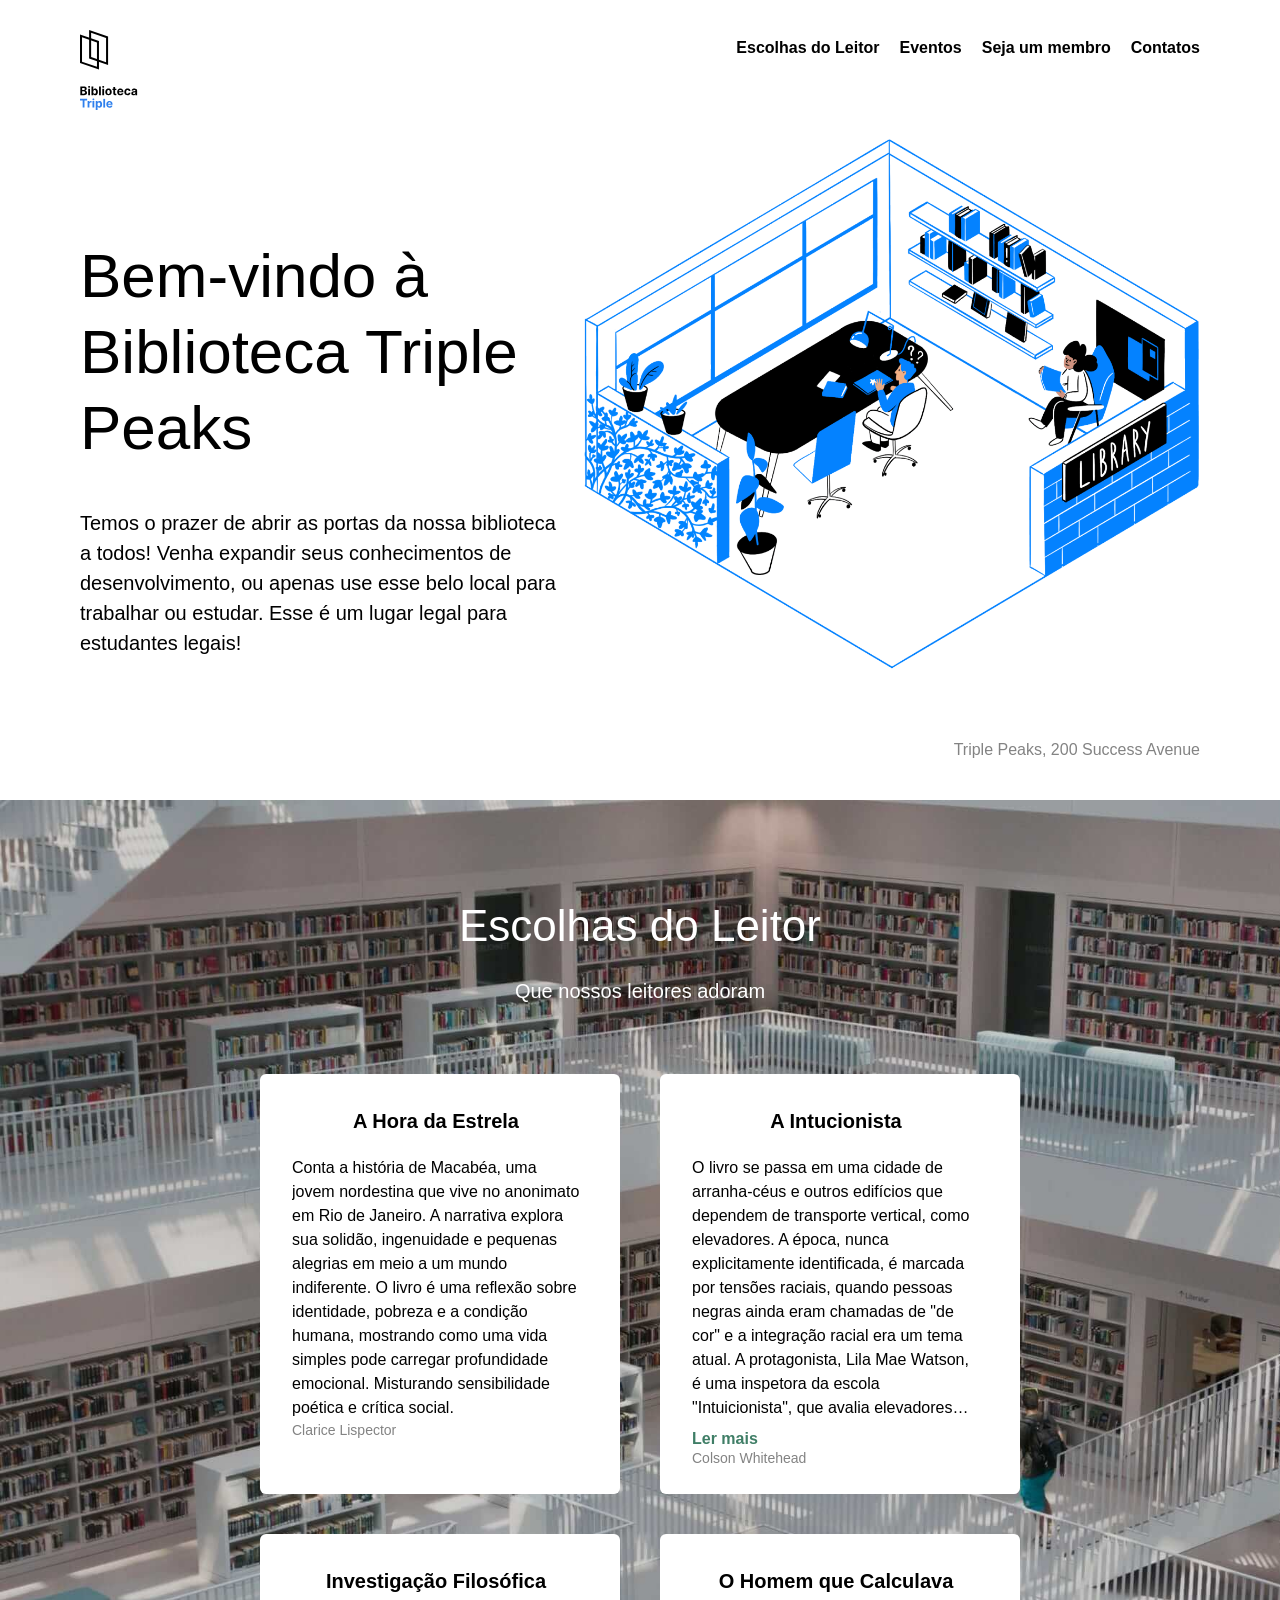
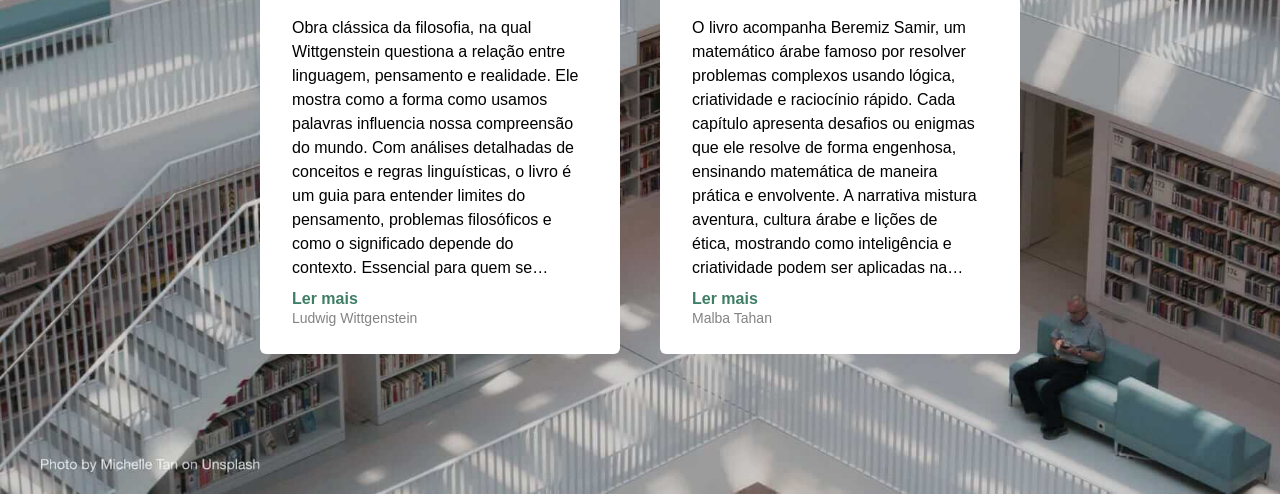
==== index.html @ 075e0911 "1 envio sprint 3" ====
<!doctype html>
<html lang="pt">
  <head>
    <meta charset="UTF-8" />
    <meta name="viewport" content="width=device-width, initial-scale=1.0" />
    <title>Biblioteca Triple Peaks</title>
    <link rel="shortcut icon" href="favicon.ico" />
    <link rel="stylesheet" href="./vendor/normalize.css" />
    <link rel="stylesheet" href="./styles/style.css" />
  </head>

  <body>
    <div class="page">
      <header class="header">
        <nav class="nav">
          <img
            src="./images/logo.svg"
            alt="Logotipo da Biblioteca Triple Peaks"
            class="nav__logo"
          />
          <ul class="nav__links">
            <li>
              <a href="#staff" class="nav__link">Escolhas do Leitor</a>
            </li>
            <li>
              <a class="nav__link">Eventos</a>
            </li>
            <li>
              <a class="nav__link">Seja um membro</a>
            </li>
            <li>
              <a class="nav__link">Contatos</a>
            </li>
          </ul>
        </nav>
        <div class="header__content">
          <div>
            <h1 class="header__title">Bem-vindo à Biblioteca Triple Peaks</h1>
            <p class="header__description">
              Temos o prazer de abrir as portas da nossa biblioteca a todos!
              Venha expandir seus conhecimentos de desenvolvimento, ou apenas
              use esse belo local para trabalhar ou estudar. Esse é um lugar
              legal para estudantes legais!
            </p>
          </div>
          <img
            src="./images/inside_the_library.png"
            alt="Ilustração 'Dentro da biblioteca'"
            class="header__image"
          />
        </div>
        <div class="header__footer">
          <p class="header__address">Triple Peaks, 200 Success Avenue</p>
        </div>
      </header>

      <main class="content">
        <section id="staff" class="staff">
          <h2 class="staff__title">Escolhas do Leitor</h2>
          <p class="staff__subtitle">Que nossos leitores adoram</p>
          <ul class="staff__cards">
            <li class="card">
              <div class="card__content">
                <h3 class="card__title">A Hora da Estrela</h3>
                <p class="card__text">
                  Conta a história de Macabéa, uma jovem nordestina que vive no
                  anonimato em Rio de Janeiro. A narrativa explora sua solidão,
                  ingenuidade e pequenas alegrias em meio a um mundo
                  indiferente. O livro é uma reflexão sobre identidade, pobreza
                  e a condição humana, mostrando como uma vida simples pode
                  carregar profundidade emocional. Misturando sensibilidade
                  poética e crítica social.
                </p>
                <p class="card__footer">Clarice Lispector</p>
              </div>
            </li>

            <li class="card card2">
              <div class="card__content">
                <h3 class="card__title">A Intucionista</h3>
                <p class="card__text">
                  O livro se passa em uma cidade de arranha-céus e outros
                  edifícios que dependem de transporte vertical, como
                  elevadores. A época, nunca explicitamente identificada, é
                  marcada por tensões raciais, quando pessoas negras ainda eram
                  chamadas de "de cor" e a integração racial era um tema atual.
                  A protagonista, Lila Mae Watson, é uma inspetora da escola
                  "Intuicionista", que avalia elevadores andando e intuindo seu
                  estado, ao contrário dos "Empiristas", que seguem métodos
                  tradicionais baseados em instrumentos. A obra aborda temas
                  como progresso, perfeição, ética e preconceito, mostrando como
                  escolhas individuais podem impactar sistemas maiores.
                </p>
                <button class="card__lermais">Ler mais</button>
                <p class="card__footer">Colson Whitehead</p>
              </div>
            </li>

            <li class="card">
              <div class="card__content">
                <h3 class="card__title">Investigação Filosófica</h3>
                <p class="card__text">
                  Obra clássica da filosofia, na qual Wittgenstein questiona a
                  relação entre linguagem, pensamento e realidade. Ele mostra
                  como a forma como usamos palavras influencia nossa compreensão
                  do mundo. Com análises detalhadas de conceitos e regras
                  linguísticas, o livro é um guia para entender limites do
                  pensamento, problemas filosóficos e como o significado depende
                  do contexto. Essencial para quem se interessa por lógica,
                  filosofia da linguagem e epistemologia.
                </p>
                <button class="card__lermais">Ler mais</button>
                <p class="card__footer">Ludwig Wittgenstein</p>
              </div>
            </li>

            <li class="card">
              <div class="card__content">
                <h3 class="card__title">O Homem que Calculava</h3>
                <p class="card__text">
                  O livro acompanha Beremiz Samir, um matemático árabe famoso
                  por resolver problemas complexos usando lógica, criatividade e
                  raciocínio rápido. Cada capítulo apresenta desafios ou enigmas
                  que ele resolve de forma engenhosa, ensinando matemática de
                  maneira prática e envolvente. A narrativa mistura aventura,
                  cultura árabe e lições de ética, mostrando como inteligência e
                  criatividade podem ser aplicadas na vida cotidiana para
                  resolver problemas e ajudar os outros.
                </p>
                <button class="card__lermais">Ler mais</button>
                <p class="card__footer">Malba Tahan</p>
              </div>
            </li>
          </ul>
        </section>
      </main>
    </div>
    <div id="modal" class="modal">
      <div class="modal__content">
        <span class="modal__close">&times;</span>
        <p id="modal-text"></p>
      </div>
    </div>
    <script src="script.js"></script>
  </body>
</html>
---- styles/style.css ----
.page {
  width: 100%;
  max-width: 1600px;
  margin: 0 auto;
  font-family: Arial, sans-serif;
  font-size: 16px;
  line-height: 20px;
}
.header {
  display: flex;
  flex-direction: column;
  height: 100vh;
  min-height: 720px;
  max-height: 800px;
  padding: 30px 80px 40px;
  position: relative;
  box-sizing: border-box;
}
.nav {
  display: flex;
  justify-content: space-between;
}
.nav__logo {
  height: 80px;
  width: 58px;
}
.nav__links {
  margin: 8px 0 0;
  display: flex;
  column-gap: 20px;
  list-style-type: none;
  padding: 0px;
}
.nav__link {
  color: #000000;
  text-decoration: none;
  font-weight: bold;
}
.header__content {
  display: flex;
  padding: 0px;
  justify-content: space-between;
}
.header__title {
  font-size: 62px;
  line-height: 76px;
  font-weight: 500;
  max-width: 635px;
  margin-top: 128px;
}
.header__description {
  font-size: 20px;
  line-height: 30px;
  max-width: 515px;
  margin-top: 32px;
}
.header__image {
  max-width: 636px;
}
.header__footer {
  margin-top: auto;
  width: 100%;
  display: flex;
  align-items: center;
  justify-content: flex-end;
  box-sizing: border-box;
}
.header__link {
  color: #2f80ed;
  text-decoration: none;
}
.header__address {
  margin: 0;
  color: #838383;
}
.staff {
  background-image: url("../images/staff_picks_background.jpg");
  background-size: cover;
  padding: 100px 0 140px;
}
.staff__title {
  text-align: center;
  font-size: 44px;
  line-height: 52px;
  font-weight: 400;
  margin: 0 0 24px;
  color: #ffffff;
}
.staff__subtitle {
  text-align: center;
  font-size: 20px;
  line-height: 30px;
  font-weight: 400;
  margin: 0;
  color: #ffffff;
}
.staff__cards {
  display: flex;
  flex-wrap: wrap;
  justify-content: center;
  max-width: 760px;
  list-style-type: none;
  gap: 40px;
  margin: 68px auto 0;
  padding-left: 0;
}
.card {
  background-color: #fff;
  border-radius: 6px;
  padding: 32px 40px 20px 32px;
  box-sizing: border-box;
  width: 360px;
  height: 420px;
}
.card__content {
  width: 100%;
  height: 100%;
  display: flex;
  flex-direction: column;
}
.card__title {
  font-size: 20px;
  line-height: 30px;
  font-weight: 700;
  margin: 0;
  text-align: center;
}
.card__text {
  display: -webkit-box;
  -webkit-box-orient: vertical;
  -webkit-line-clamp: 11;
  overflow: hidden;
  margin: 20px 0 0;
  font-size: 16px;
  line-height: 24px;
}
.card__lermais {
  margin-top: 10px;
  background: none;
  border: none;
  color: #0c5b3dc9;
  cursor: pointer;
  font-weight: bold;
  text-align: left;
  padding: 0;
}
.card__footer {
  margin: 0;
  margin-top: 0;
  font-size: 14px;
  line-height: 20px;
  color: #838383;
}
.modal {
  display: none;
  position: fixed;
  z-index: 1000;
  left: 0;
  top: 0;
  width: 100%;
  height: 100%;
  background-color: rgba(0, 0, 0, 0.5);
  justify-content: center;
  align-items: center;
}
.modal__content {
  background-color: #fff;
  padding: 20px;
  max-width: 600px;
  max-height: 80%;
  overflow-y: auto;
  border-radius: 6px;
  position: relative;
}

.modal__close {
  position: absolute;
  top: 10px;
  right: 15px;
  font-size: 28px;
  cursor: pointer;
}
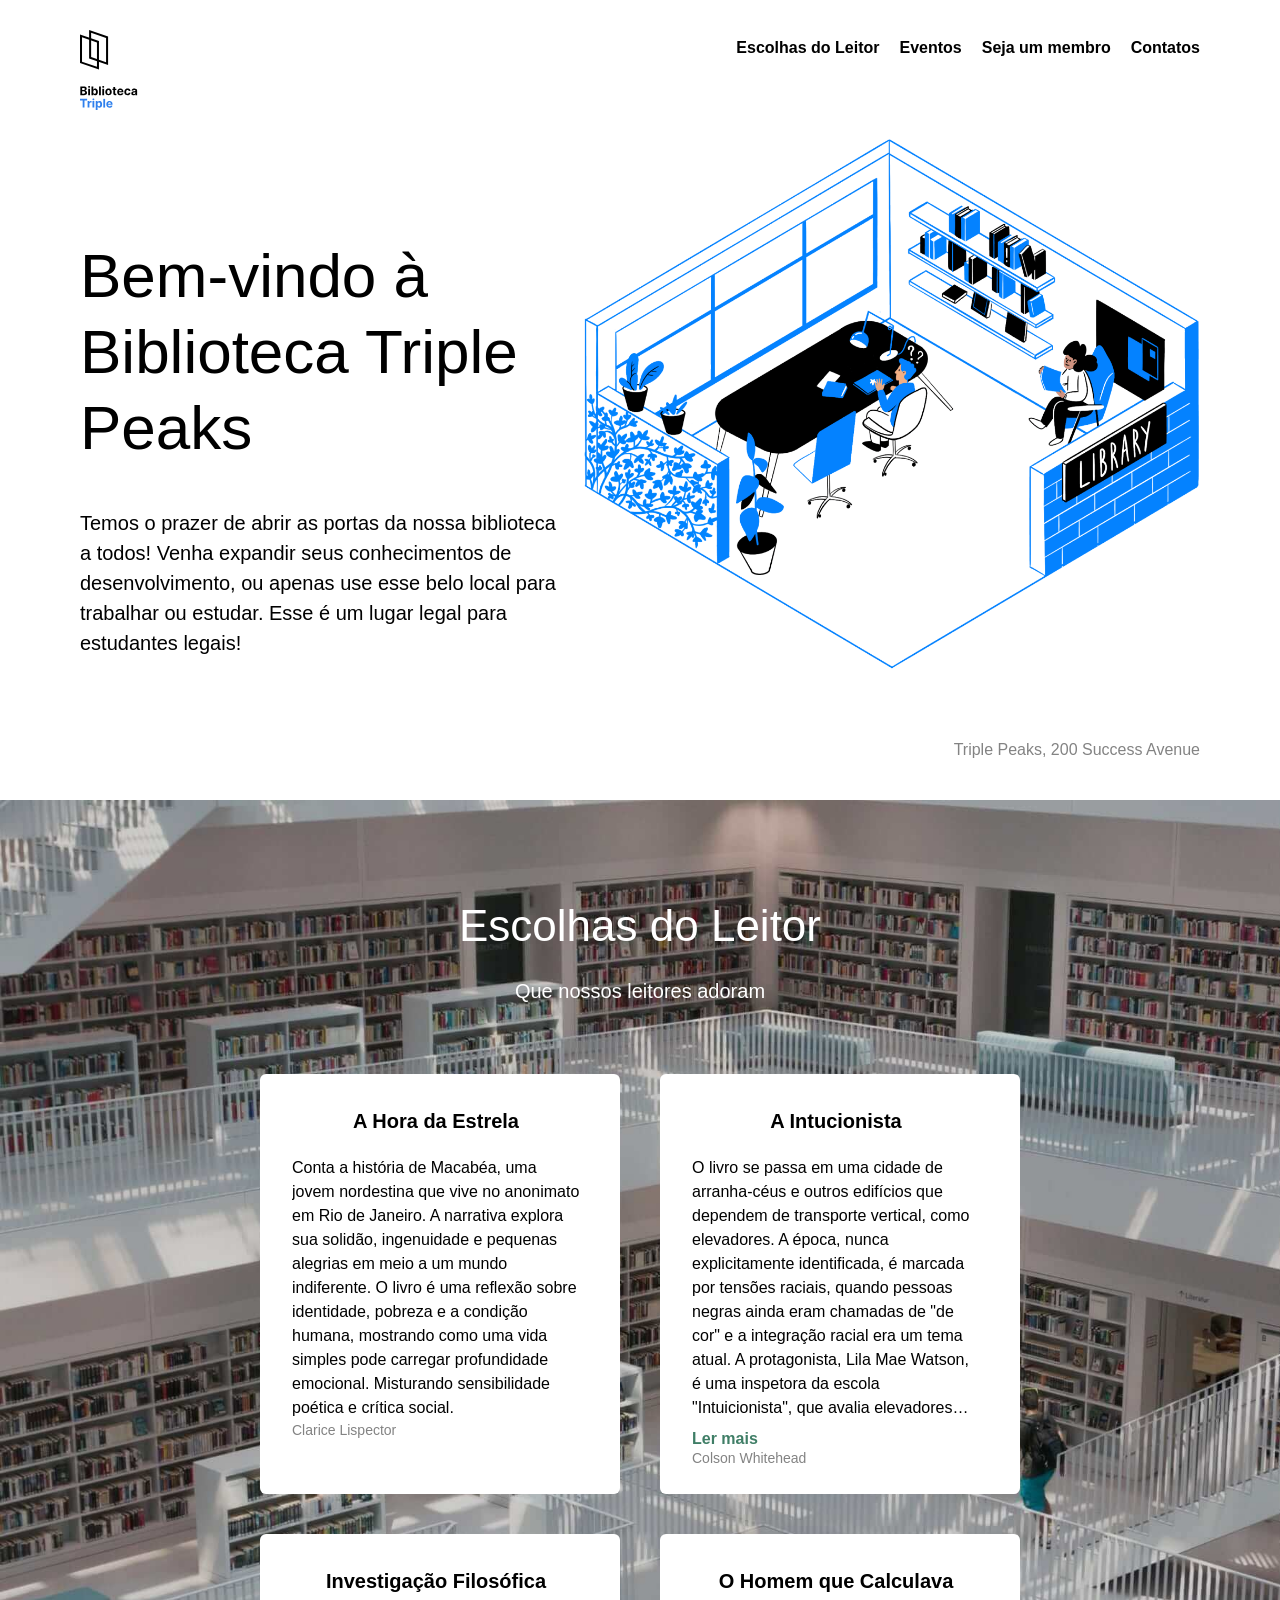
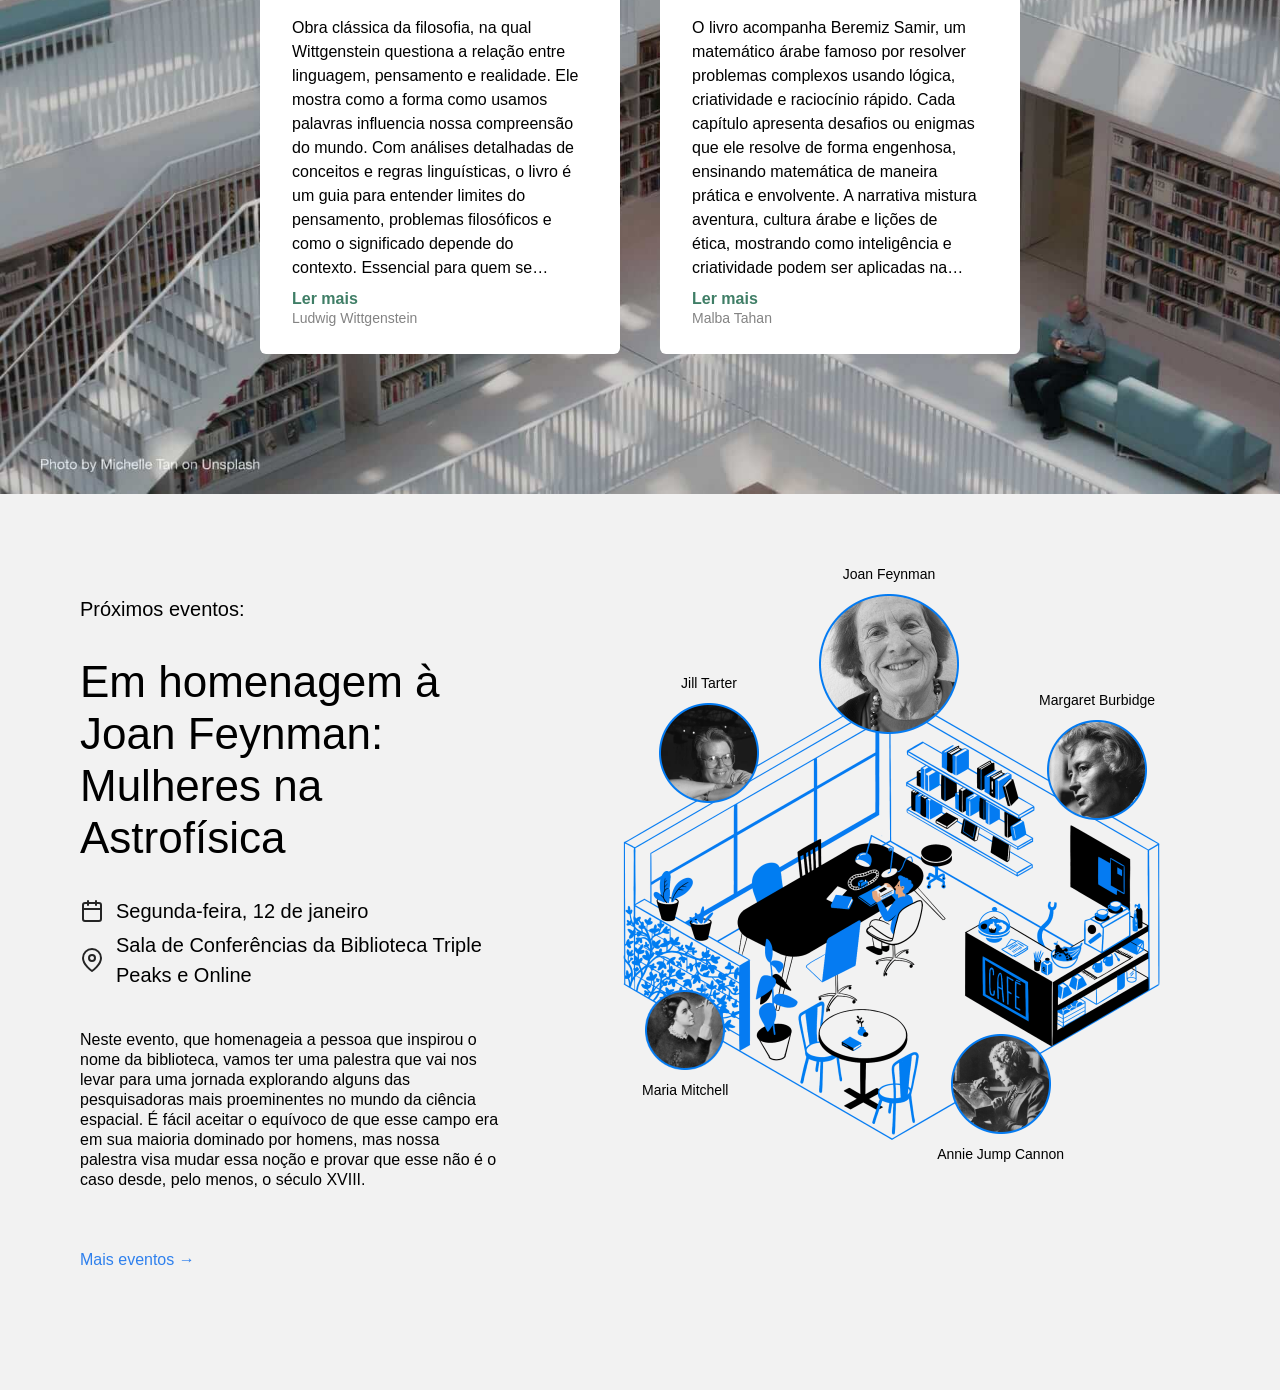
==== commit 7ce52997: "Primeira versão com eventos" ====
--- a/index.html
+++ b/index.html
@@ -23,7 +23,7 @@
               <a href="#staff" class="nav__link">Escolhas do Leitor</a>
             </li>
             <li>
-              <a class="nav__link">Eventos</a>
+              <a href="#events" class="nav__link">Eventos</a>
             </li>
             <li>
               <a class="nav__link">Seja um membro</a>
@@ -133,6 +133,95 @@
             </li>
           </ul>
         </section>
+        <section id="events" class="events">
+          <div class="events__content">
+            <h2 class="events__heading">Próximos eventos:</h2>
+            <h3 class="events__title">
+              Em homenagem à Joan Feynman: Mulheres na Astrofísica
+            </h3>
+            <div class="event-info events__info-section">
+              <div class="event-info__item">
+                <img
+                  src="./images/icon_calendar.svg"
+                  alt="Calendar icon"
+                  class="event-info__icon"
+                />
+                <p class="event-info__text">Segunda-feira, 12 de janeiro</p>
+              </div>
+              <div class="event-info__item">
+                <img
+                  src="./images/icon_pin.svg"
+                  alt="Pin icon"
+                  class="event-info__icon"
+                />
+                <p class="event-info__text">
+                  Sala de Conferências da Biblioteca Triple Peaks e Online
+                </p>
+              </div>
+            </div>
+            <p class="events__description">
+              Neste evento, que homenageia a pessoa que inspirou o nome da
+              biblioteca, vamos ter uma palestra que vai nos levar para uma
+              jornada explorando alguns das pesquisadoras mais proeminentes no
+              mundo da ciência espacial. É fácil aceitar o equívoco de que esse
+              campo era em sua maioria dominado por homens, mas nossa palestra
+              visa mudar essa noção e provar que esse não é o caso desde, pelo
+              menos, o século XVIII.
+            </p>
+            <a href="#" class="events__more">Mais eventos &rarr;</a>
+          </div>
+          <!-- Comece a criar a composição aqui -->
+          <div class="events__cover">
+            <img
+              src="./images/cafe.png"
+              alt="Pessoas em um café"
+              class="events__image"
+            />
+            <div class="person person_name_feynman">
+              <p class="person__caption">Joan Feynman</p>
+
+              <img
+                src="./images/person_feynman.png"
+                alt="Joan Feynman"
+                class="person__image person__image_size_l"
+              />
+            </div>
+            <div class="person person_name_tarter">
+              <p class="person__caption">Jill Tarter</p>
+
+              <img
+                src="./images/person_tarter.png"
+                alt="Jill Tarter"
+                class="person__image person__image_size_m"
+              />
+            </div>
+            <div class="person person_name_burbidge">
+              <p class="person__caption">Margaret Burbidge</p>
+
+              <img
+                src="./images/person_burbidge.png"
+                alt="Margaret Burbidge"
+                class="person__image person__image_size_m"
+              />
+            </div>
+            <div class="person person_name_cannon">
+              <img
+                src="./images/person_cannon.png"
+                alt="Annie Jump Cannon"
+                class="person__image person__image_size_m"
+              />
+              <p class="person__caption">Annie Jump Cannon</p>
+            </div>
+            <div class="person person_name_mitchell">
+              <img
+                src="./images/person_mitchell.png"
+                alt="Maria Mitchell"
+                class="person__image person__image_size_s"
+              />
+              <p class="person__caption">Maria Mitchell</p>
+            </div>
+          </div>
+        </section>
       </main>
     </div>
     <div id="modal" class="modal">
--- a/styles/style.css
+++ b/styles/style.css
@@ -1,3 +1,6 @@
+html {
+  scroll-behavior: smooth;
+}
 .page {
   width: 100%;
   max-width: 1600px;
@@ -103,6 +106,135 @@
   gap: 40px;
   margin: 68px auto 0;
   padding-left: 0;
+}
+.events {
+  padding: 100px 0 120px 80px;
+  display: flex;
+  align-items: start;
+  justify-content: space-between;
+  box-sizing: border-box;
+  background-color: #f2f2f2;
+}
+
+.events__content {
+  flex-basis: 580px;
+}
+
+.events__heading {
+  font-size: 20px;
+  font-weight: 500;
+  line-height: 30px;
+  margin: 0;
+}
+
+.events__title {
+  font-size: 44px;
+  font-weight: 500;
+  line-height: 52px;
+  margin: 32px 0 0;
+}
+
+.events__info-section {
+  margin-top: 32px;
+}
+
+.event-info__item {
+  display: flex;
+  align-items: center;
+  margin-bottom: 4px;
+  font-weight: 500;
+}
+
+.event-info__icon {
+  background-repeat: no-repeat;
+  background-position: center;
+  margin-right: 12px;
+  width: 24px;
+  height: 24px;
+}
+
+.event-info__text {
+  font-size: 20px;
+  font-weight: 500;
+  line-height: 30px;
+  margin: 0;
+}
+
+.events__description {
+  margin: 40px 0 60px;
+}
+
+.events__more {
+  color: #2f80ed;
+  text-decoration: none;
+}
+
+.events__cover {
+  position: relative;
+  flex-grow: 1;
+  flex-shrink: 0;
+  flex-basis: 780px;
+  max-width: 780px;
+  position: relative;
+}
+
+.events__image {
+  max-width: 100%;
+}
+
+.person {
+  position: absolute;
+  display: flex;
+  align-items: center;
+  flex-direction: column;
+  gap: 10px;
+}
+
+.person_name_feynman {
+  top: -30px;
+  left: 319px;
+}
+
+.person_name_burbidge {
+  top: 96px;
+  right: 125px;
+}
+
+.person_name_cannon {
+  bottom: 18px;
+  right: 216px;
+}
+
+.person_name_mitchell {
+  bottom: 82px;
+  left: 142px;
+}
+
+.person_name_tarter {
+  top: 79px;
+  left: 159px;
+}
+
+.person__image {
+  max-width: 100%;
+}
+
+.person__image_size_l {
+  width: 140px;
+}
+
+.person__image_size_m {
+  width: 100px;
+}
+
+.person__image_size_s {
+  width: 80px;
+}
+
+.person__caption {
+  text-align: center;
+  font-size: 14px;
+  margin: 0;
 }
 .card {
   background-color: #fff;
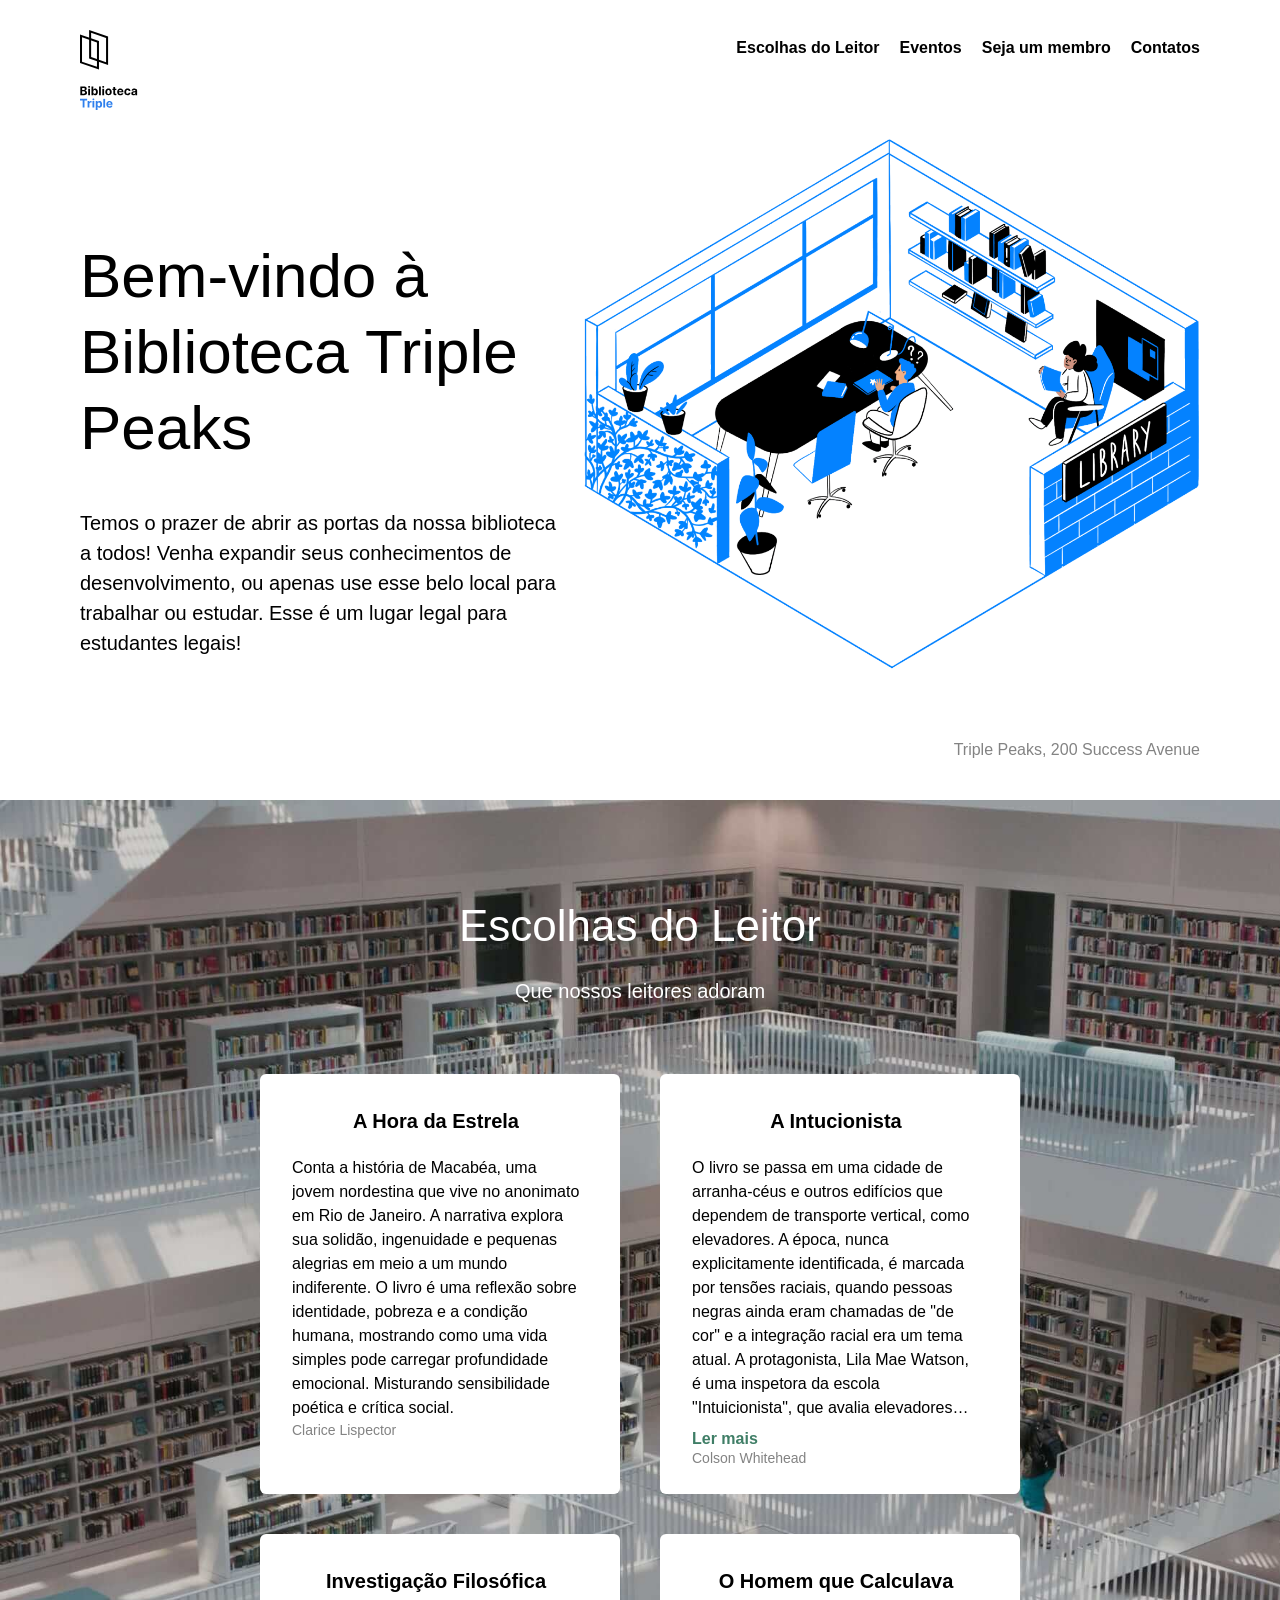
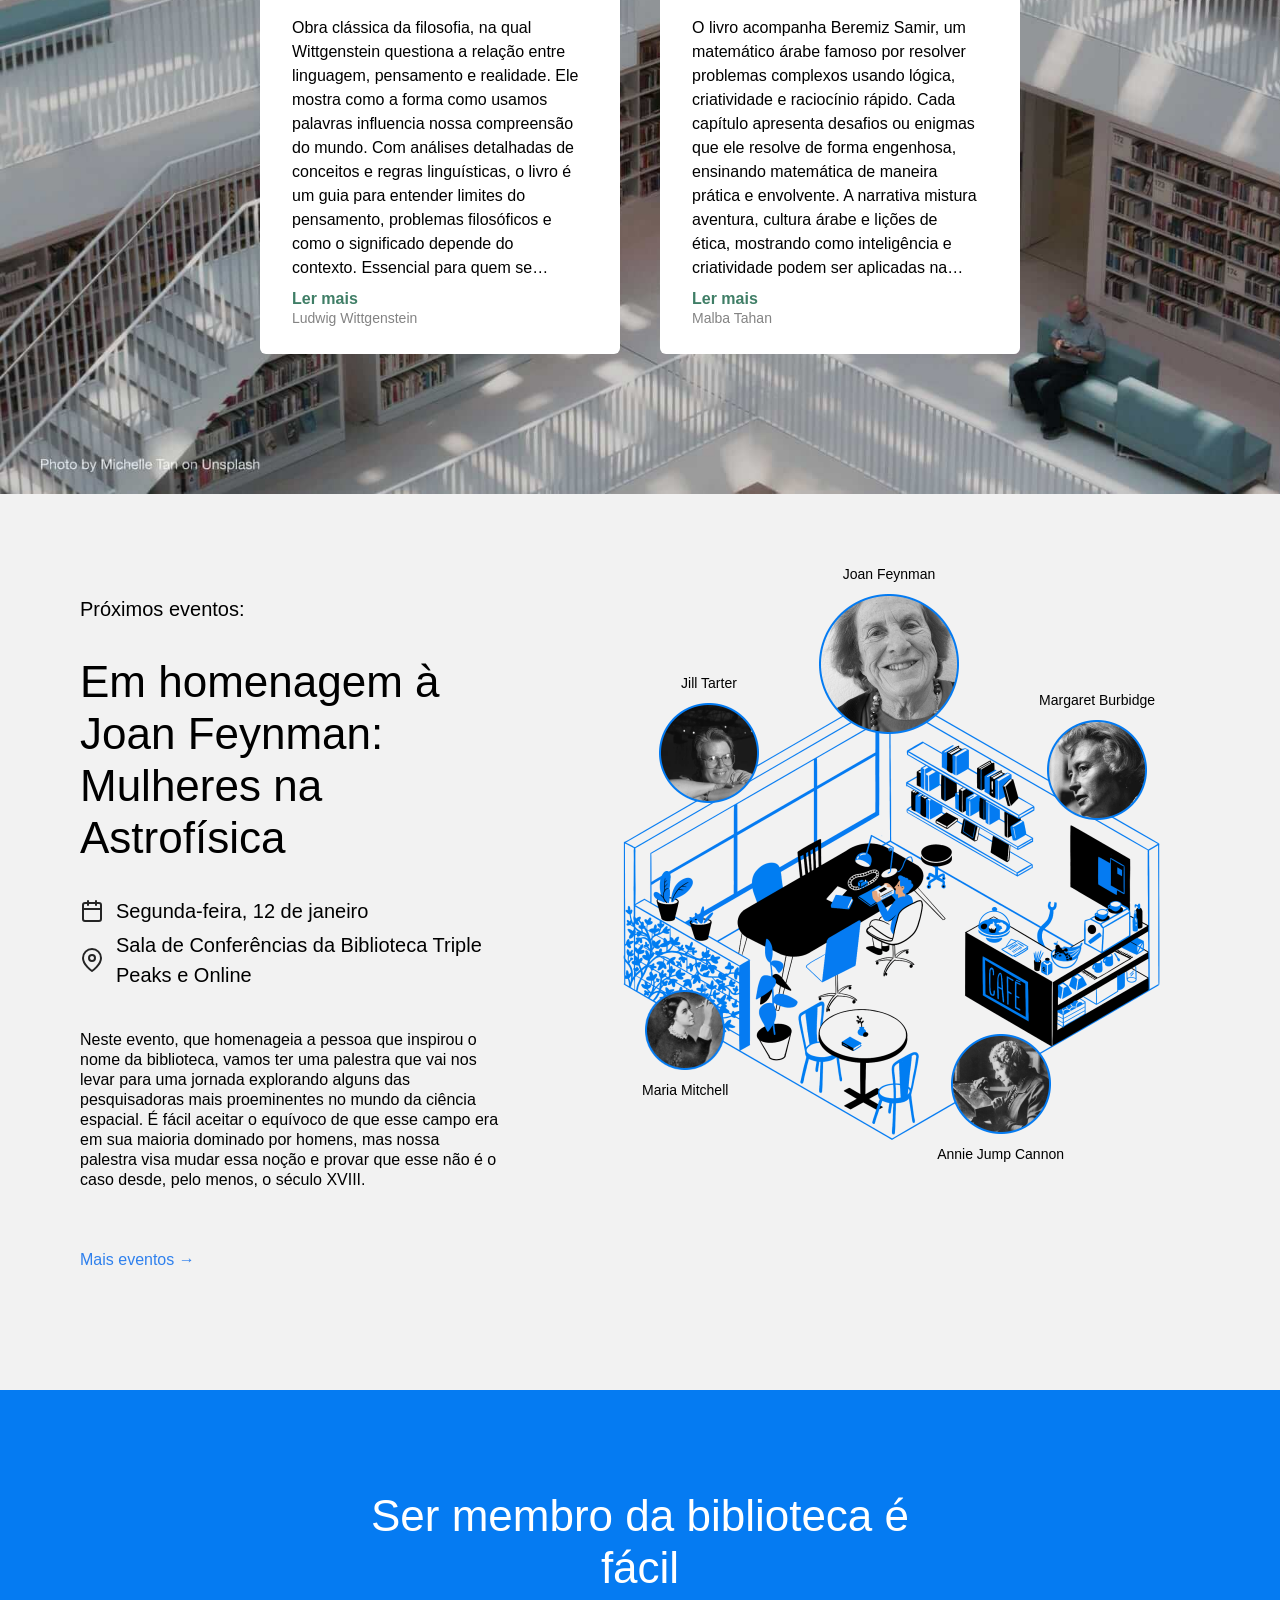
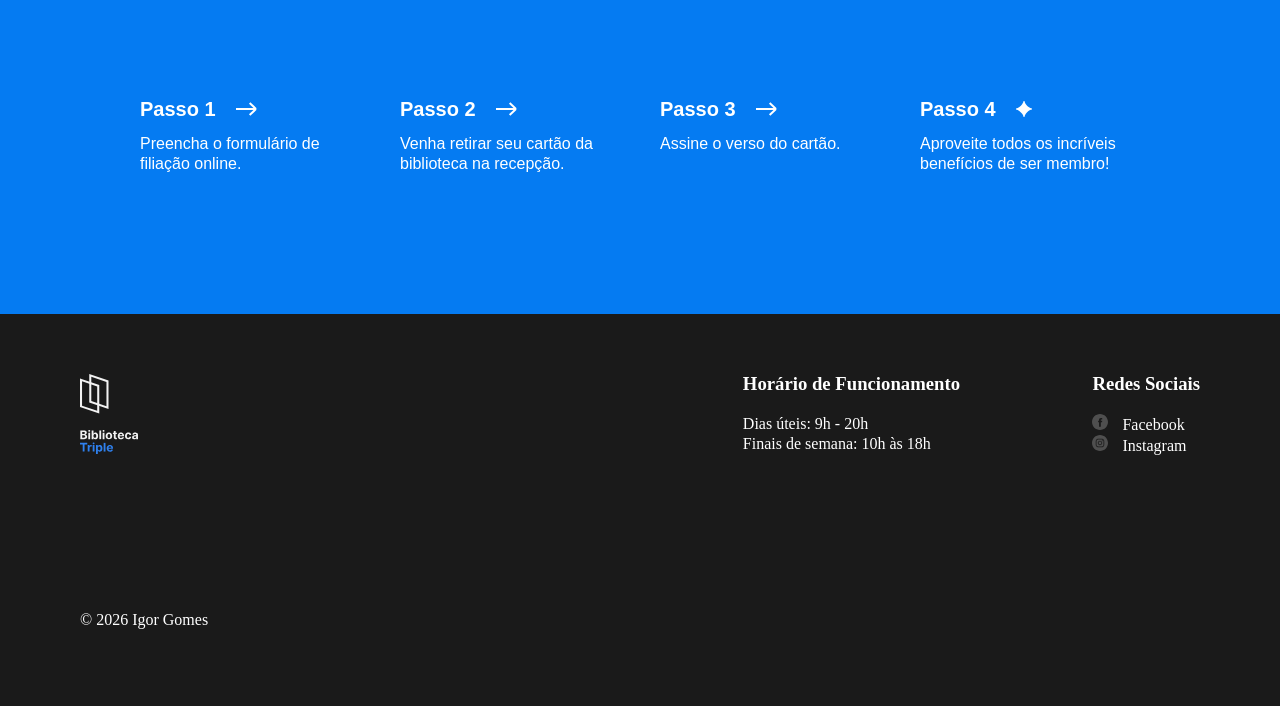
==== commit 5f8a5081: "corrige footer e ids navegação" ====
--- a/index.html
+++ b/index.html
@@ -26,10 +26,10 @@
               <a href="#events" class="nav__link">Eventos</a>
             </li>
             <li>
-              <a class="nav__link">Seja um membro</a>
+              <a href="#membership" class="nav__link">Seja um membro</a>
             </li>
             <li>
-              <a class="nav__link">Contatos</a>
+              <a href="#contatos" class="nav__link">Contatos</a>
             </li>
           </ul>
         </nav>
@@ -222,6 +222,61 @@
             </div>
           </div>
         </section>
+        <section id="membership" class="membership">
+          <h2 class="membership__title">Ser membro da biblioteca é fácil</h2>
+          <ul class="membership__steps">
+            <li class="step">
+              <h3 class="step__title">
+                Passo 1
+                <img
+                  src="./images/icon_step_forward.svg"
+                  alt="icon forward"
+                  class="step__icon"
+                />
+              </h3>
+              <p class="step__description">
+                Preencha o formulário de filiação online.
+              </p>
+            </li>
+            <li class="step">
+              <h3 class="step__title">
+                Passo 2
+                <img
+                  src="./images/icon_step_forward.svg"
+                  alt="icon forward"
+                  class="step__icon"
+                />
+              </h3>
+              <p class="step__description">
+                Venha retirar seu cartão da biblioteca na recepção.
+              </p>
+            </li>
+            <li class="step">
+              <h3 class="step__title">
+                Passo 3
+                <img
+                  src="./images/icon_step_forward.svg"
+                  alt="icon forward"
+                  class="step__icon"
+                />
+              </h3>
+              <p class="step__description">Assine o verso do cartão.</p>
+            </li>
+            <li class="step">
+              <h3 class="step__title">
+                Passo 4
+                <img
+                  src="./images/icon_step_finish.svg"
+                  alt="icon finish"
+                  class="step__icon"
+                />
+              </h3>
+              <p class="step__description">
+                Aproveite todos os incríveis benefícios de ser membro!
+              </p>
+            </li>
+          </ul>
+        </section>
       </main>
     </div>
     <div id="modal" class="modal">
@@ -230,6 +285,59 @@
         <p id="modal-text"></p>
       </div>
     </div>
+    <footer class="footer" id="contatos">
+      <div class="footer__columns">
+        <!-- Coluna 1: Logo -->
+        <div class="footer__column">
+          <img
+            src="images/logo_white.svg"
+            alt="Biblioteca Triple"
+            class="footer__logo"
+          />
+        </div>
+
+        <!-- Coluna 2: Horário -->
+        <div class="footer__column footer__column_content_hours">
+          <h3 class="footer__column-heading">Horário de Funcionamento</h3>
+
+          <ul class="footer__list">
+            <li class="footer__list-item">Dias úteis: 9h - 20h</li>
+            <li class="footer__list-item">Finais de semana: 10h às 18h</li>
+          </ul>
+        </div>
+
+        <!-- Coluna 3: Redes sociais -->
+        <div class="footer__column footer__column_content_social">
+          <h3 class="footer__column-heading">Redes Sociais</h3>
+
+          <ul class="footer__list">
+            <li class="footer__list-item">
+              <a href="#" class="footer__column-link">
+                <img
+                  src="./images/facebook_white.svg"
+                  alt=""
+                  class="footer__social-icon"
+                />
+                Facebook
+              </a>
+            </li>
+
+            <li class="footer__list-item">
+              <a href="#" class="footer__column-link">
+                <img
+                  src="./images/instagram_white.svg"
+                  alt=""
+                  class="footer__social-icon"
+                />
+                Instagram
+              </a>
+            </li>
+          </ul>
+        </div>
+      </div>
+
+      <p class="footer__copyright">© 2026 Igor Gomes</p>
+    </footer>
     <script src="script.js"></script>
   </body>
 </html>
--- a/styles/style.css
+++ b/styles/style.css
@@ -312,3 +312,109 @@
   font-size: 28px;
   cursor: pointer;
 }
+.membership {
+  padding: 100px 0 140px;
+  background-color: #057bf2;
+  color: #ffffff;
+}
+
+.membership__title {
+  max-width: 574px;
+  margin: 0 auto;
+  text-align: center;
+  font-size: 44px;
+  font-weight: 500;
+  line-height: 52px;
+}
+
+.membership__steps {
+  list-style-type: none;
+  padding: 0;
+  margin: 100px 0 0;
+  display: flex;
+  gap: 40px;
+  flex-wrap: wrap;
+  justify-content: center;
+}
+
+.step {
+  flex-basis: 220px;
+  box-sizing: border-box;
+}
+
+.step__title {
+  margin: 0;
+  font-size: 20px;
+  line-height: 30px;
+  font-weight: 700;
+  display: flex;
+  align-items: center;
+}
+
+.step__icon {
+  margin-left: 20px;
+}
+
+.step__description {
+  margin: 10px 0 0;
+}
+
+.footer {
+  position: relative;
+  background-color: #1a1a1a;
+  color: white;
+  padding: 60px 80px;
+  box-sizing: border-box;
+  font-size: 16px;
+  line-height: 20px;
+}
+
+.footer__columns {
+  position: relative;
+  height: 220px;
+}
+
+.footer__column_content_hours {
+  position: absolute;
+  top: 0;
+  right: 240px;
+}
+
+.footer__column_content_social {
+  position: absolute;
+  top: 0;
+  right: 0px;
+}
+
+.footer__logo {
+  width: 58px;
+  height: 80px;
+  position: absolute;
+}
+
+.footer__column-heading {
+  margin: 0 0 20px;
+}
+
+.footer__list {
+  list-style-type: none;
+  padding: 0;
+  margin: 0;
+}
+
+.footer__list-item {
+}
+
+.footer__column-link {
+  color: white;
+  text-decoration: none;
+}
+
+.footer__social-icon {
+  width: 16px;
+  height: 16px;
+  margin-right: 10px;
+}
+
+.footer__copyright {
+}
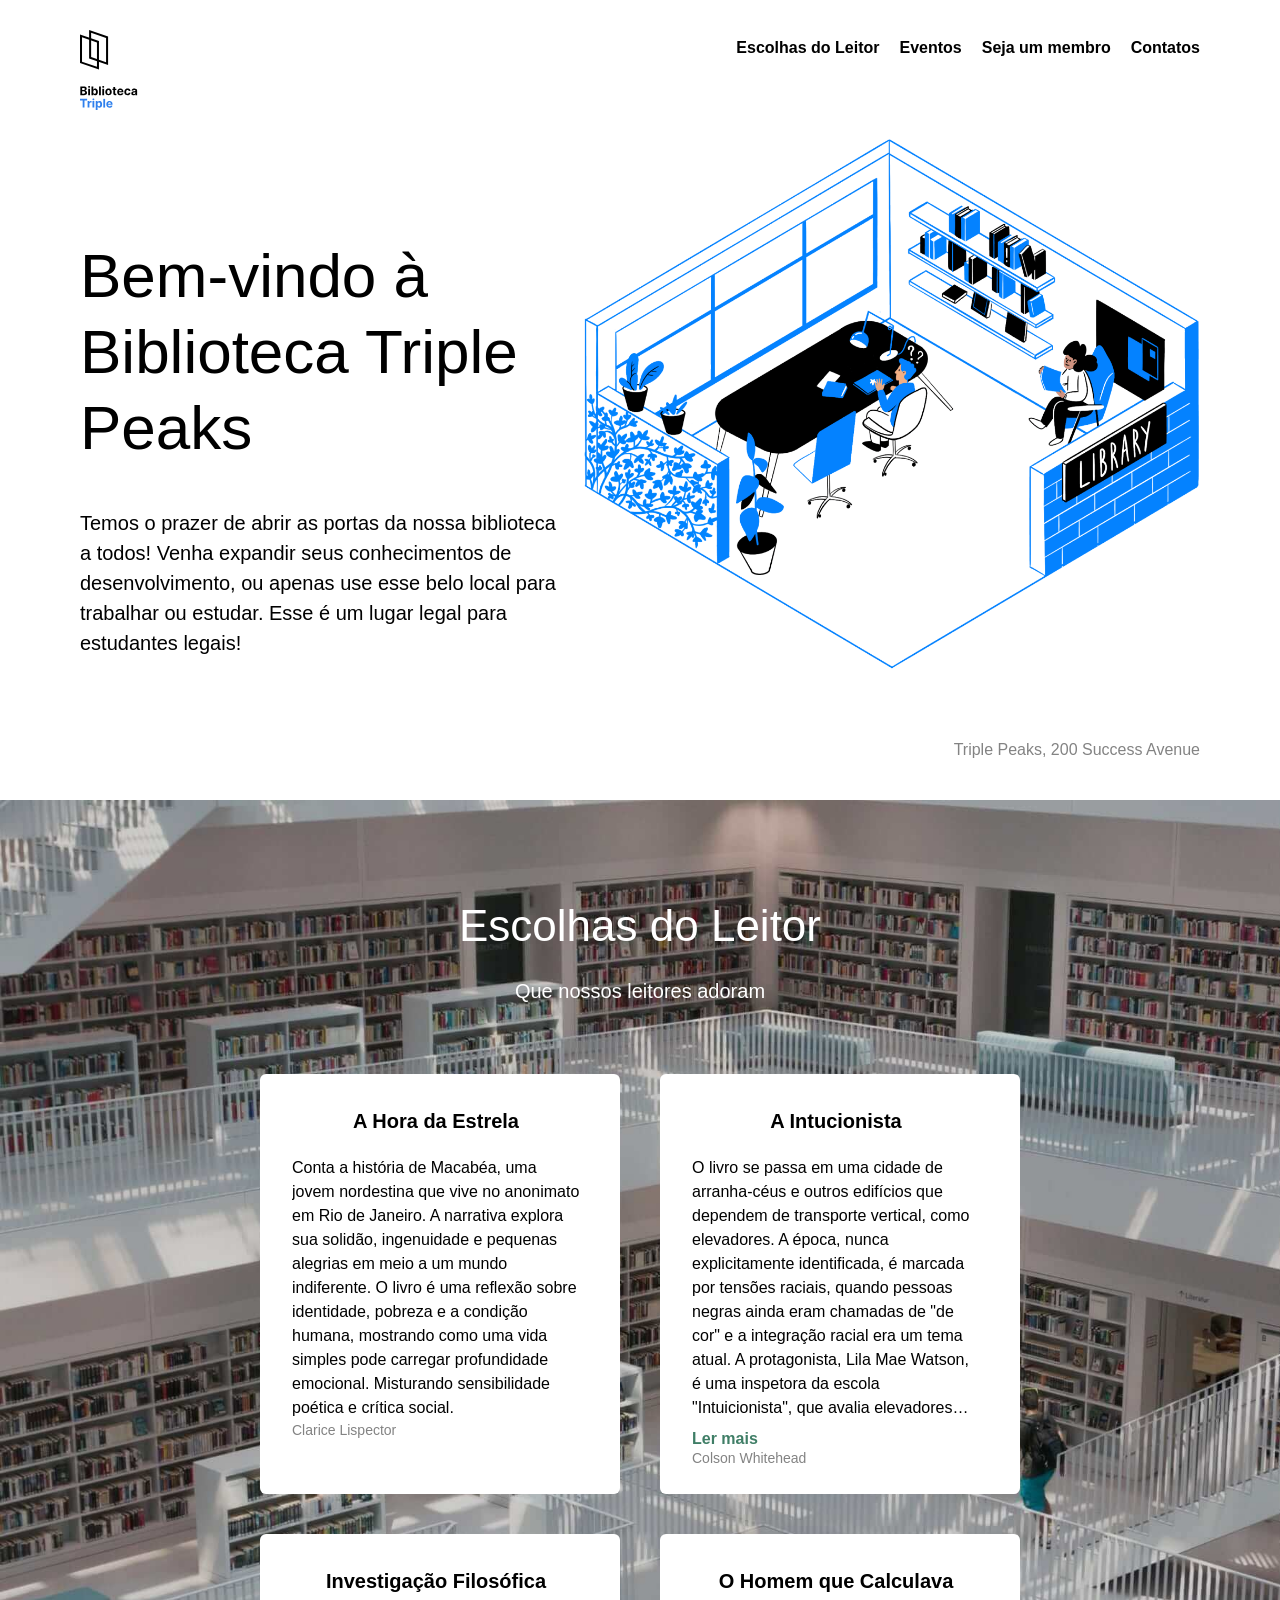
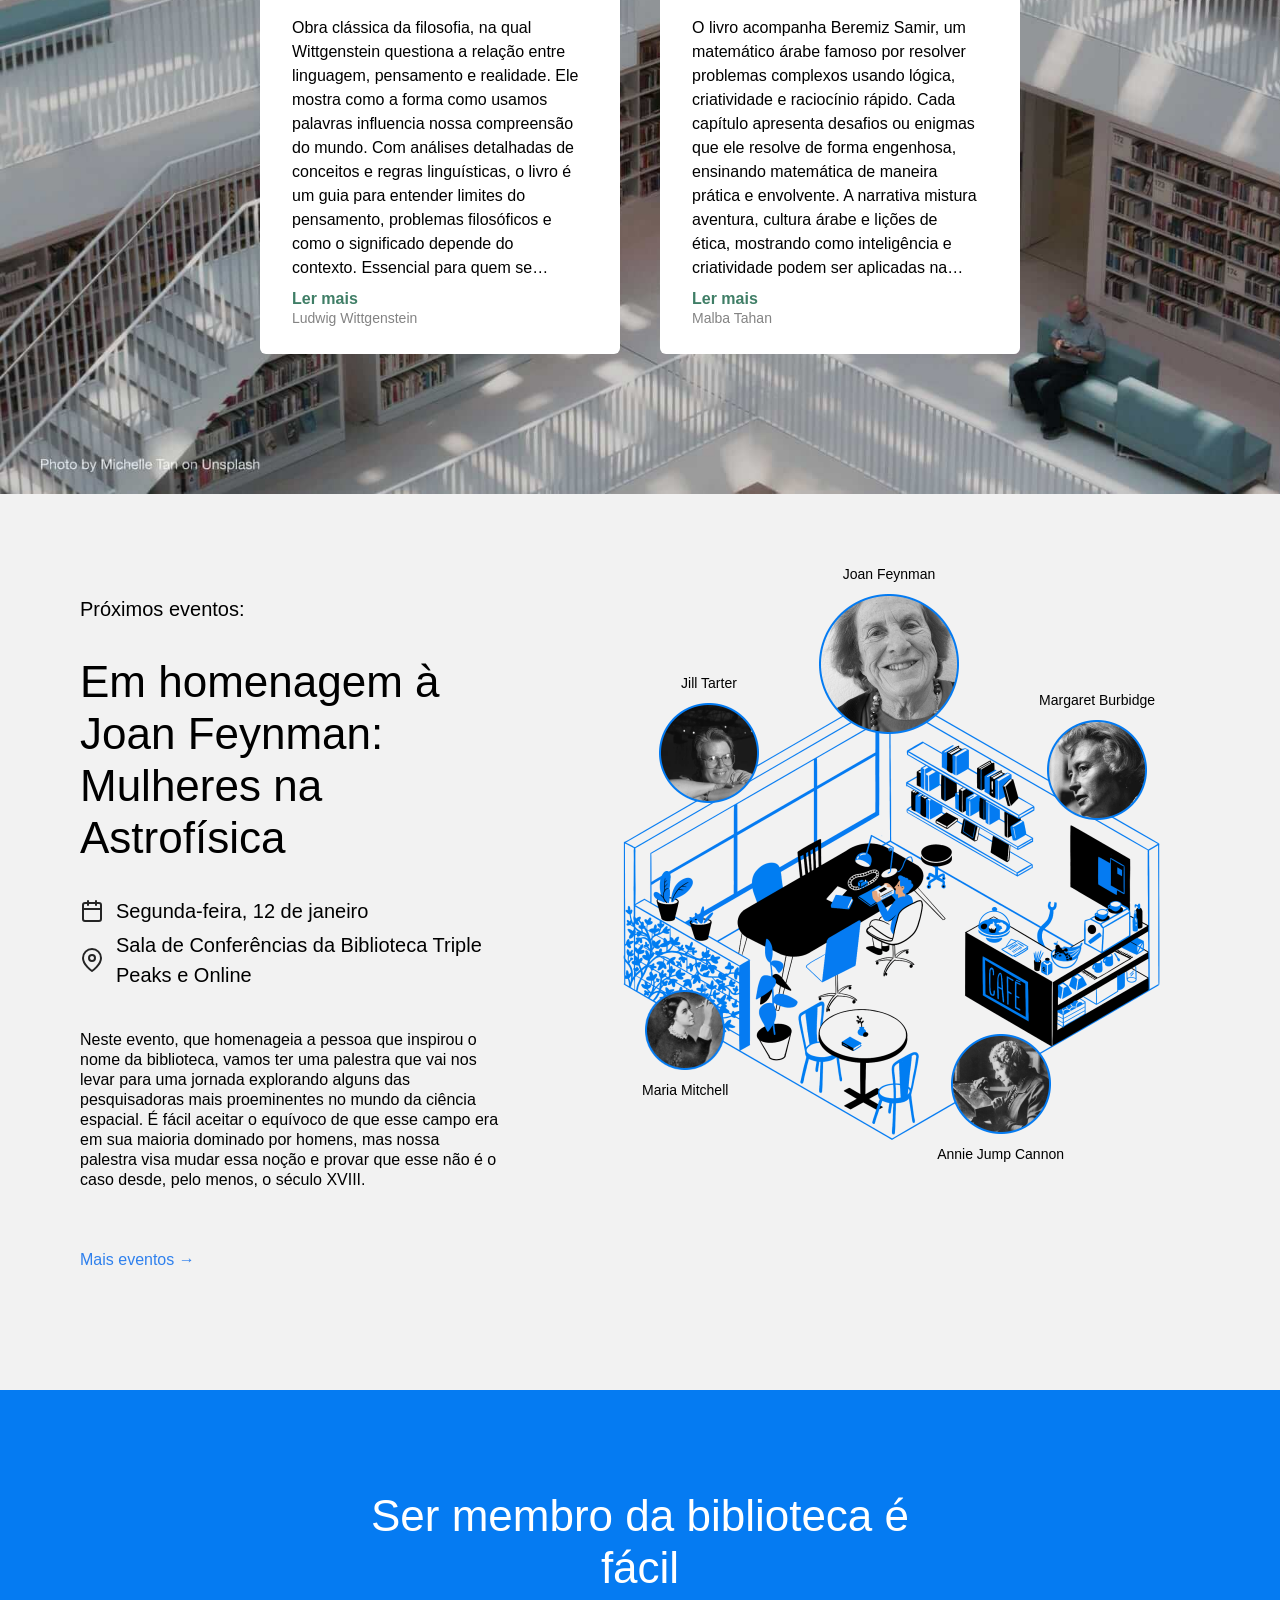
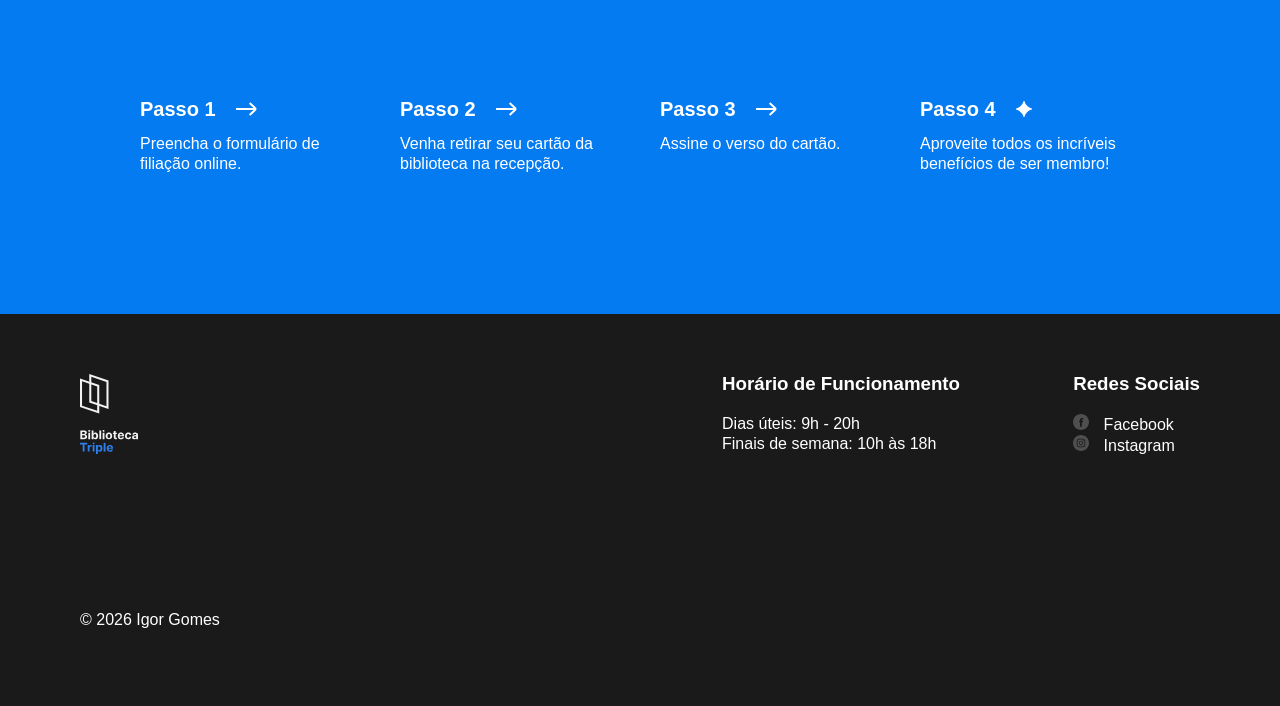
==== commit df849a3b: "correção div" ====
--- a/index.html
+++ b/index.html
@@ -278,6 +278,52 @@
           </ul>
         </section>
       </main>
+      <footer class="footer" id="contatos">
+        <div class="footer__columns">
+          <div class="footer__column">
+            <img
+              src="images/logo_white.svg"
+              alt="Biblioteca Triple"
+              class="footer__logo"
+            />
+          </div>
+
+          <div class="footer__column footer__column_content_hours">
+            <h3 class="footer__column-heading">Horário de Funcionamento</h3>
+            <ul class="footer__list">
+              <li class="footer__list-item">Dias úteis: 9h - 20h</li>
+              <li class="footer__list-item">Finais de semana: 10h às 18h</li>
+            </ul>
+          </div>
+
+          <div class="footer__column footer__column_content_social">
+            <h3 class="footer__column-heading">Redes Sociais</h3>
+            <ul class="footer__list">
+              <li class="footer__list-item">
+                <a href="#" class="footer__column-link">
+                  <img
+                    src="./images/facebook_white.svg"
+                    class="footer__social-icon"
+                  />
+                  Facebook
+                </a>
+              </li>
+
+              <li class="footer__list-item">
+                <a href="#" class="footer__column-link">
+                  <img
+                    src="./images/instagram_white.svg"
+                    class="footer__social-icon"
+                  />
+                  Instagram
+                </a>
+              </li>
+            </ul>
+          </div>
+        </div>
+
+        <p class="footer__copyright">© 2026 Igor Gomes</p>
+      </footer>
     </div>
     <div id="modal" class="modal">
       <div class="modal__content">
@@ -285,59 +331,6 @@
         <p id="modal-text"></p>
       </div>
     </div>
-    <footer class="footer" id="contatos">
-      <div class="footer__columns">
-        <!-- Coluna 1: Logo -->
-        <div class="footer__column">
-          <img
-            src="images/logo_white.svg"
-            alt="Biblioteca Triple"
-            class="footer__logo"
-          />
-        </div>
-
-        <!-- Coluna 2: Horário -->
-        <div class="footer__column footer__column_content_hours">
-          <h3 class="footer__column-heading">Horário de Funcionamento</h3>
-
-          <ul class="footer__list">
-            <li class="footer__list-item">Dias úteis: 9h - 20h</li>
-            <li class="footer__list-item">Finais de semana: 10h às 18h</li>
-          </ul>
-        </div>
-
-        <!-- Coluna 3: Redes sociais -->
-        <div class="footer__column footer__column_content_social">
-          <h3 class="footer__column-heading">Redes Sociais</h3>
-
-          <ul class="footer__list">
-            <li class="footer__list-item">
-              <a href="#" class="footer__column-link">
-                <img
-                  src="./images/facebook_white.svg"
-                  alt=""
-                  class="footer__social-icon"
-                />
-                Facebook
-              </a>
-            </li>
-
-            <li class="footer__list-item">
-              <a href="#" class="footer__column-link">
-                <img
-                  src="./images/instagram_white.svg"
-                  alt=""
-                  class="footer__social-icon"
-                />
-                Instagram
-              </a>
-            </li>
-          </ul>
-        </div>
-      </div>
-
-      <p class="footer__copyright">© 2026 Igor Gomes</p>
-    </footer>
     <script src="script.js"></script>
   </body>
 </html>
